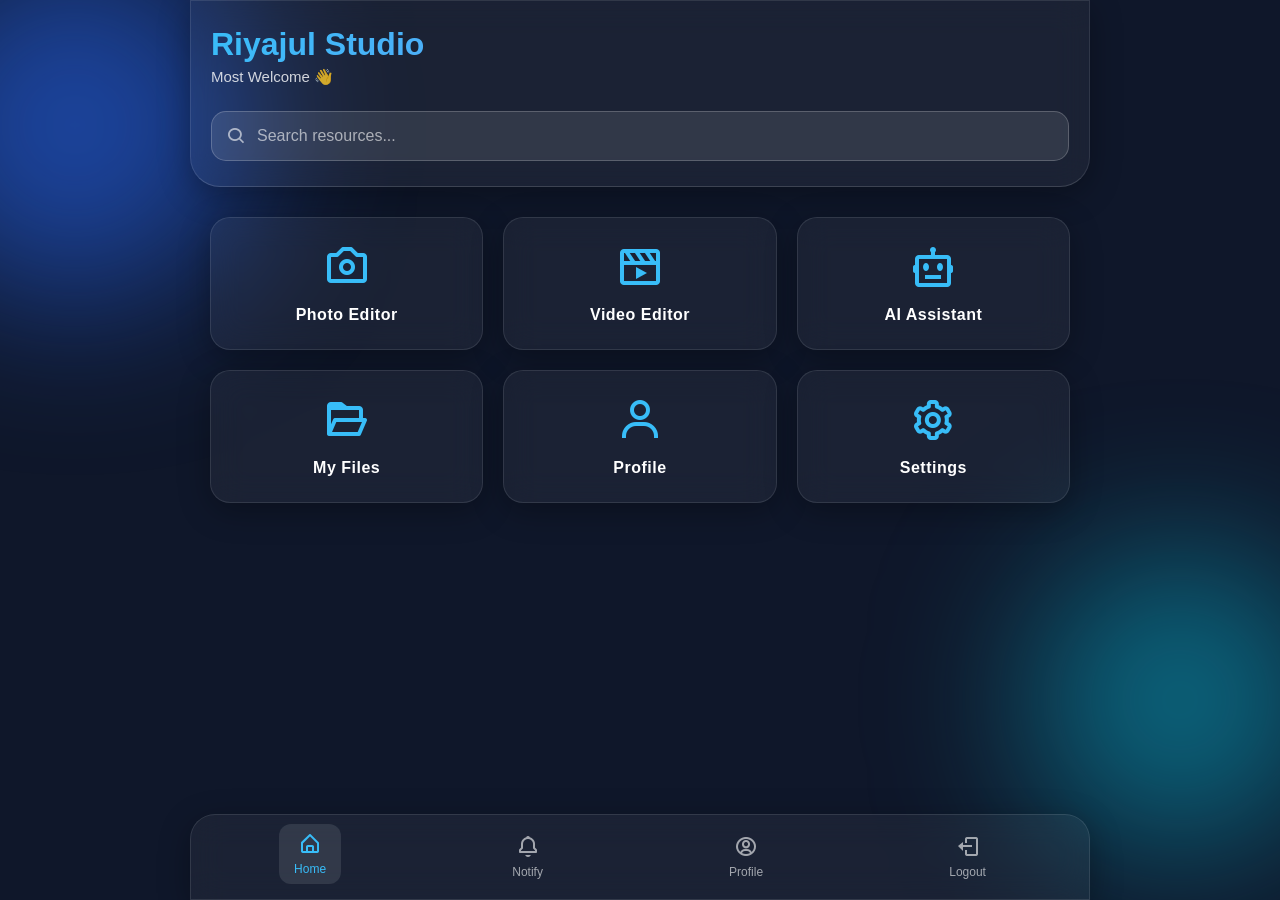
==== home.html @ 04f769db "Add files via upload" ====
<!DOCTYPE html>
<html lang="en">
<head>
<meta charset="UTF-8">
<meta name="viewport" content="width=device-width, initial-scale=1.0">
<title>Riyajul Studio</title>

<!-- Boxicons CDN for Modern Icons -->
<link href='https://unpkg.com/boxicons@2.1.4/css/boxicons.min.css' rel='stylesheet'>

<style>
* {
    margin: 0;
    padding: 0;
    box-sizing: border-box;
    font-family: 'Segoe UI', Tahoma, Geneva, Verdana, sans-serif;
}

body {
    background: #0f172a;
    color: #fff;
    min-height: 100vh;
    overflow-x: hidden;
    position: relative;
    padding-bottom: 80px; 
}

/* Background Animated Blobs */
body::before, body::after {
    content: '';
    position: fixed;
    border-radius: 50%;
    filter: blur(80px);
    z-index: -1;
    animation: float 8s infinite ease-in-out alternate;
}

body::before {
    width: 350px;
    height: 350px;
    background: rgba(37, 99, 235, 0.6);
    top: -50px;
    left: -100px;
}

body::after {
    width: 300px;
    height: 300px;
    background: rgba(6, 182, 212, 0.5);
    bottom: 50px;
    right: -50px;
    animation-delay: -4s;
}

@keyframes float {
    0% { transform: translateY(0) scale(1); }
    100% { transform: translateY(30px) scale(1.1); }
}

/* Common Glass Effect Class */
.glass {
    background: rgba(255, 255, 255, 0.05);
    backdrop-filter: blur(16px);
    -webkit-backdrop-filter: blur(16px);
    border: 1px solid rgba(255, 255, 255, 0.1);
    box-shadow: 0 8px 32px rgba(0, 0, 0, 0.3);
}

/* Header */
.header {
    padding: 25px 20px;
    border-radius: 0 0 30px 30px;
    border-bottom: 1px solid rgba(255, 255, 255, 0.15);
    animation: slideDown 0.8s ease-out forwards;
}

.header h1 {
    font-size: 32px;
    background: linear-gradient(135deg, #38bdf8, #818cf8);
    -webkit-background-clip: text;
    -webkit-text-fill-color: transparent;
}

.header p {
    opacity: 0.8;
    margin-top: 5px;
    font-size: 15px;
}

/* Search Bar */
.search {
    margin-top: 25px;
    position: relative;
}

.search i {
    position: absolute;
    left: 15px;
    top: 50%;
    transform: translateY(-50%);
    font-size: 20px;
    color: rgba(255, 255, 255, 0.6);
}

.search input {
    width: 100%;
    padding: 15px 20px 15px 45px;
    background: rgba(255, 255, 255, 0.1);
    border: 1px solid rgba(255, 255, 255, 0.2);
    border-radius: 15px;
    color: #fff;
    font-size: 16px;
    outline: none;
    transition: 0.3s;
}

.search input::placeholder {
    color: rgba(255, 255, 255, 0.6);
}

.search input:focus {
    background: rgba(255, 255, 255, 0.15);
    border-color: #38bdf8;
    box-shadow: 0 0 15px rgba(56, 189, 248, 0.3);
}

.search input:focus + i {
    color: #38bdf8;
}

/* Grid Container */
.container {
    padding: 30px 20px;
    display: grid;
    grid-template-columns: repeat(2, 1fr);
    gap: 20px;
}

/* Cards */
.card {
    border-radius: 20px;
    padding: 25px 15px;
    text-align: center;
    transition: all 0.4s cubic-bezier(0.175, 0.885, 0.32, 1.275);
    cursor: pointer;
    opacity: 0;
    transform: translateY(30px);
    animation: slideUp 0.6s ease forwards;
}

.card:nth-child(1) { animation-delay: 0.1s; }
.card:nth-child(2) { animation-delay: 0.2s; }
.card:nth-child(3) { animation-delay: 0.3s; }
.card:nth-child(4) { animation-delay: 0.4s; }
.card:nth-child(5) { animation-delay: 0.5s; }
.card:nth-child(6) { animation-delay: 0.6s; }

.card:hover {
    transform: translateY(-8px) scale(1.05);
    background: rgba(255, 255, 255, 0.15);
    border-color: rgba(255, 255, 255, 0.3);
    box-shadow: 0 15px 30px rgba(0, 0, 0, 0.4), 0 0 20px rgba(56, 189, 248, 0.2);
}

/* Premium Icons Styling */
.icon i {
    font-size: 48px;
    margin-bottom: 15px;
    color: #38bdf8; /* Cyan-blue color to match theme */
    transition: transform 0.3s, color 0.3s;
    display: inline-block;
}

.card:hover .icon i {
    transform: scale(1.2) translateY(-5px);
    color: #818cf8; /* Light purple on hover */
}

.title {
    font-size: 16px;
    font-weight: 600;
    letter-spacing: 0.5px;
}

/* Bottom Navigation */
.bottom {
    position: fixed;
    bottom: 0;
    left: 0;
    width: 100%;
    display: flex;
    justify-content: space-around;
    padding: 12px 10px;
    border-radius: 25px 25px 0 0;
    border-top: 1px solid rgba(255, 255, 255, 0.1);
    z-index: 10;
}

.bottom button {
    background: none;
    border: none;
    color: rgba(255, 255, 255, 0.6);
    font-size: 12px;
    display: flex;
    flex-direction: column;
    align-items: center;
    gap: 6px;
    cursor: pointer;
    transition: 0.3s;
    padding: 8px 15px;
    border-radius: 12px;
}

.bottom button i {
    font-size: 24px;
}

.bottom button:hover, .bottom button.active {
    color: #38bdf8;
    background: rgba(255, 255, 255, 0.1);
    transform: translateY(-3px);
}

/* Animations */
@keyframes slideUp {
    0% { opacity: 0; transform: translateY(30px); }
    100% { opacity: 1; transform: translateY(0); }
}

@keyframes slideDown {
    0% { opacity: 0; transform: translateY(-30px); }
    100% { opacity: 1; transform: translateY(0); }
}

@media(min-width: 600px) {
    .container { grid-template-columns: repeat(3, 1fr); max-width: 900px; margin: 0 auto; }
    .header, .bottom { max-width: 900px; margin: 0 auto; left: 0; right: 0; }
}
</style>

</head>

<body>

<div class="header glass">
    <h1>Riyajul Studio</h1>
    <p>Most Welcome 👋</p>

    <div class="search">
        <i class='bx bx-search'></i>
        <input type="text" placeholder="Search resources...">
    </div>
</div>

<div class="container">
    <div class="card glass">
        <div class="icon"><i class='bx bx-camera'></i></div>
        <div class="title">Photo Editor</div>
    </div>

    <div class="card glass">
        <div class="icon"><i class='bx bx-movie-play'></i></div>
        <div class="title">Video Editor</div>
    </div>

    <div class="card glass">
        <div class="icon"><i class='bx bx-bot'></i></div>
        <div class="title">AI Assistant</div>
    </div>

    <div class="card glass">
        <div class="icon"><i class='bx bx-folder-open'></i></div>
        <div class="title">My Files</div>
    </div>

    <div class="card glass">
        <div class="icon"><i class='bx bx-user'></i></div>
        <div class="title">Profile</div>
    </div>

    <div class="card glass">
        <div class="icon"><i class='bx bx-cog'></i></div>
        <div class="title">Settings</div>
    </div>
</div>

<div class="bottom glass">
    <button class="active">
        <i class='bx bx-home-alt'></i>
        <span>Home</span>
    </button>
    <button>
        <i class='bx bx-bell'></i>
        <span>Notify</span>
    </button>
    <button>
        <i class='bx bx-user-circle'></i>
        <span>Profile</span>
    </button>
    <button onclick="window.location.href='index.html'">
        <i class='bx bx-log-out'></i>
        <span>Logout</span>
    </button>
</div>

</body>
</html>
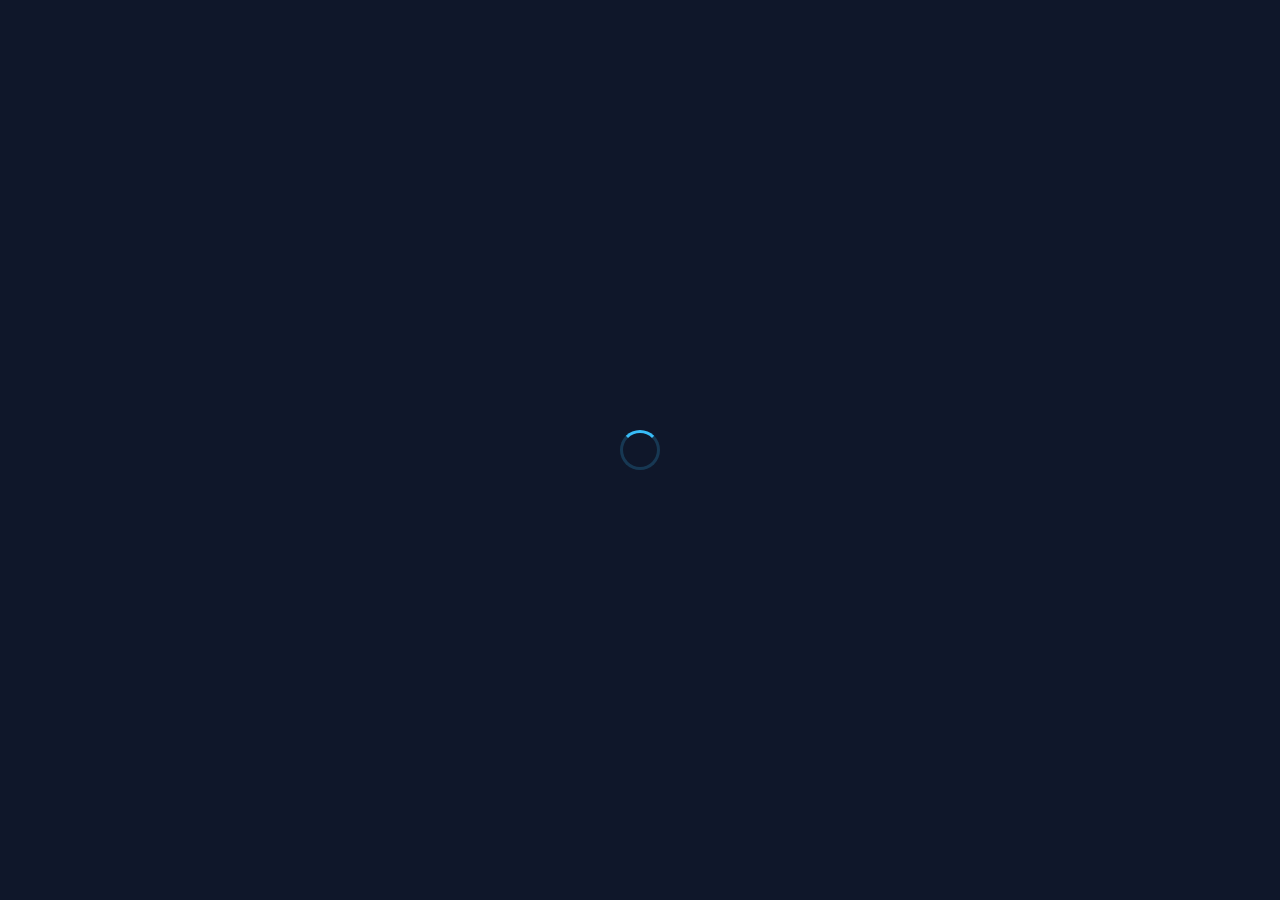
==== commit 308c6b23: "Implement loading screen and auth state handling Added loading screen and authentication checks." ====
--- a/home.html
+++ b/home.html
@@ -64,6 +64,31 @@
     -webkit-backdrop-filter: blur(16px);
     border: 1px solid rgba(255, 255, 255, 0.1);
     box-shadow: 0 8px 32px rgba(0, 0, 0, 0.3);
+}
+
+/* Loading Screen (shown while checking auth) */
+#auth-check-loader {
+    position: fixed;
+    inset: 0;
+    background: #0f172a;
+    display: flex;
+    align-items: center;
+    justify-content: center;
+    z-index: 9999;
+}
+#auth-check-loader .spinner {
+    width: 40px;
+    height: 40px;
+    border: 3px solid rgba(56, 189, 248, 0.2);
+    border-top-color: #38bdf8;
+    border-radius: 50%;
+    animation: spin 0.8s linear infinite;
+}
+@keyframes spin { to { transform: rotate(360deg); } }
+
+/* App content hidden until auth confirms, prevents flash of content */
+#app-content {
+    display: none;
 }
 
 /* Header */
@@ -242,9 +267,17 @@
 
 <body>
 
+<!-- Shown while we check if the user is actually logged in -->
+<div id="auth-check-loader">
+    <div class="spinner"></div>
+</div>
+
+<!-- Real page content, hidden until auth is confirmed -->
+<div id="app-content">
+
 <div class="header glass">
     <h1>Riyajul Studio</h1>
-    <p>Most Welcome 👋</p>
+    <p id="welcome-text">Most Welcome 👋</p>
 
     <div class="search">
         <i class='bx bx-search'></i>
@@ -297,12 +330,52 @@
         <i class='bx bx-user-circle'></i>
         <span>Profile</span>
     </button>
-    <button onclick="window.location.href='index.html'">
+    <button id="logout-btn">
         <i class='bx bx-log-out'></i>
         <span>Logout</span>
     </button>
 </div>
 
+</div>
+<!-- end app-content -->
+
+<script type="module">
+  import { initializeApp } from "https://www.gstatic.com/firebasejs/10.7.1/firebase-app.js";
+  import { getAuth, onAuthStateChanged, signOut } from "https://www.gstatic.com/firebasejs/10.7.1/firebase-auth.js";
+
+  const firebaseConfig = {
+    apiKey: "AIzaSyDOg7zZAh3W9P_rcgTAEFBEh1fe5vDb-oo",
+    authDomain: "riyajul-studio.firebaseapp.com",
+    projectId: "riyajul-studio",
+    storageBucket: "riyajul-studio.firebasestorage.app",
+    messagingSenderId: "96233401450",
+    appId: "1:96233401450:web:587ee8bc71585f91102e13",
+    measurementId: "G-5D479VYKBQ"
+  };
+
+  const app = initializeApp(firebaseConfig);
+  const auth = getAuth(app);
+
+  // THE ACTUAL GUARD: runs on every page load
+  onAuthStateChanged(auth, (user) => {
+      if (user) {
+          // Logged in — show the real page
+          let name = user.displayName || user.email || "there";
+          document.getElementById('welcome-text').innerText = "Welcome, " + name + " 👋";
+          document.getElementById('auth-check-loader').style.display = 'none';
+          document.getElementById('app-content').style.display = 'block';
+      } else {
+          // Not logged in — bounce back to login page immediately
+          window.location.href = 'index.html';
+      }
+  });
+
+  document.getElementById('logout-btn').addEventListener('click', function() {
+      signOut(auth).then(() => {
+          window.location.href = 'index.html';
+      });
+  });
+</script>
+
 </body>
 </html>
-
